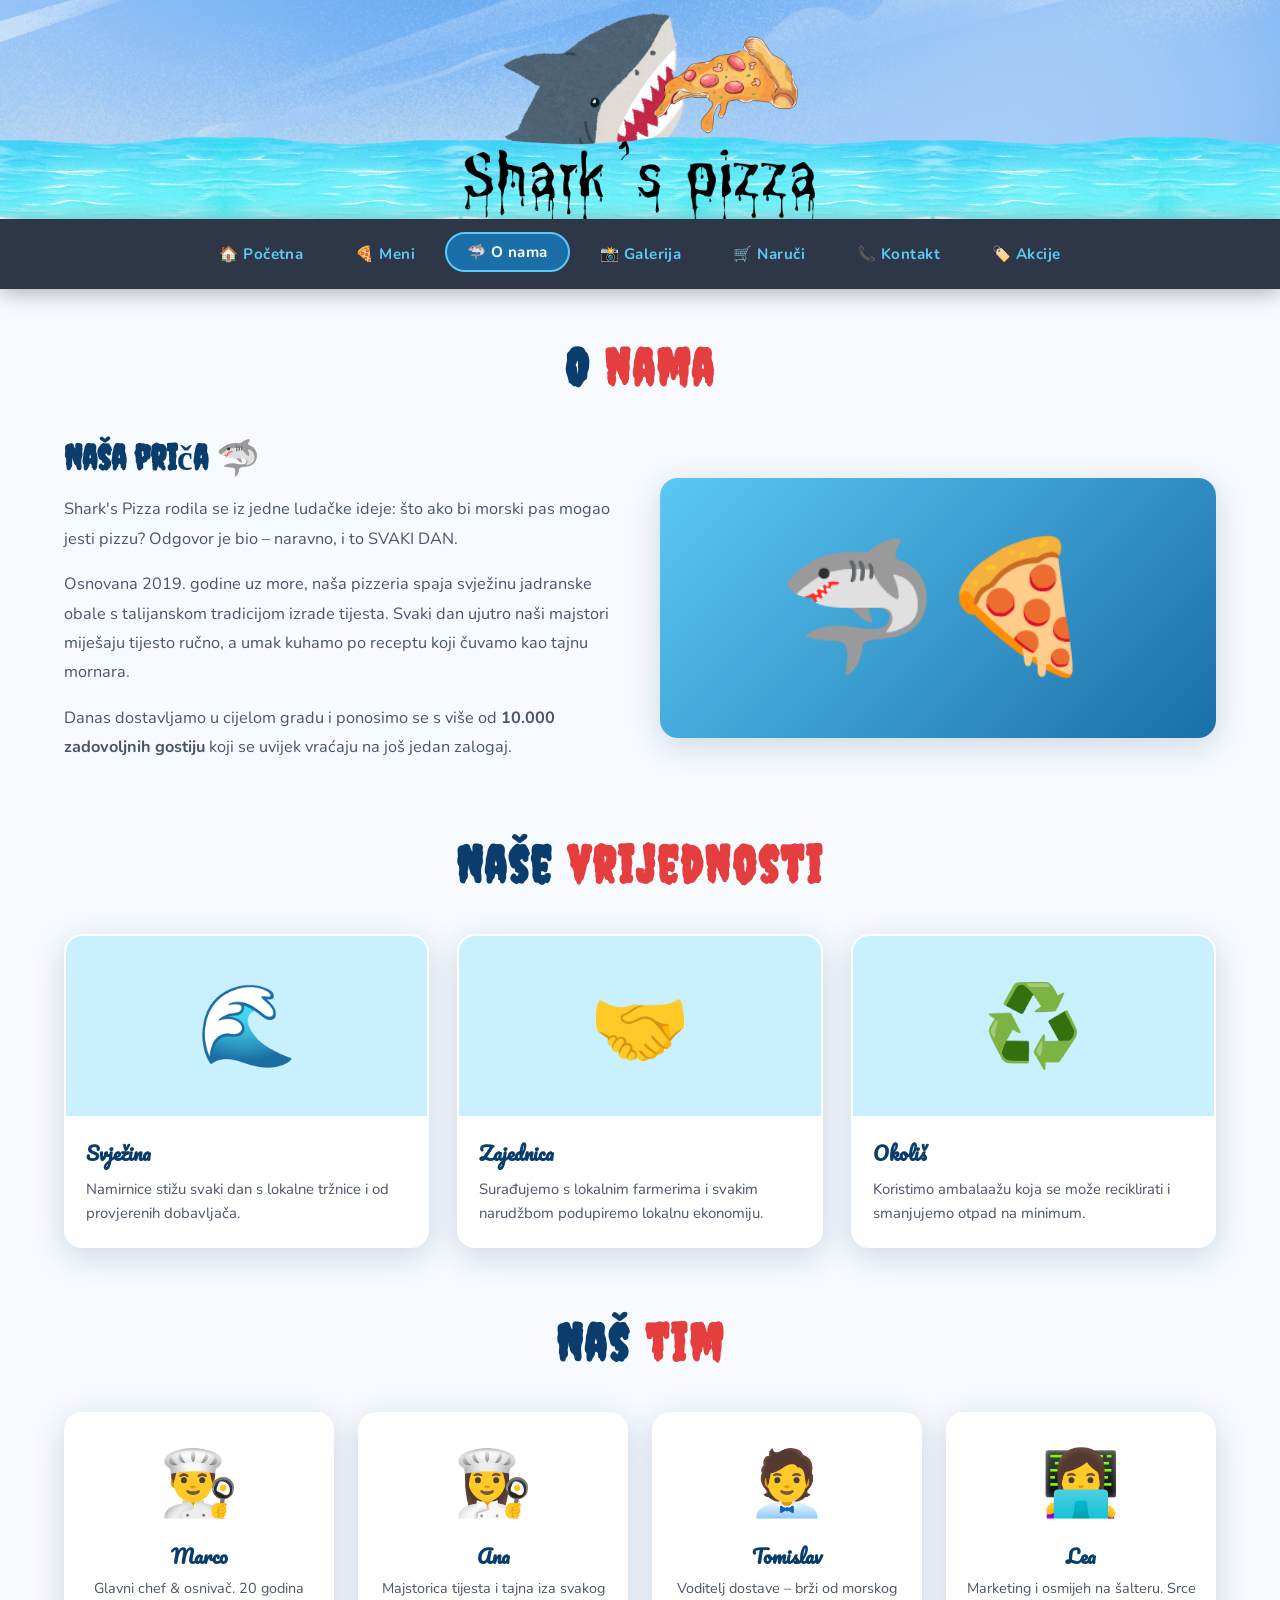
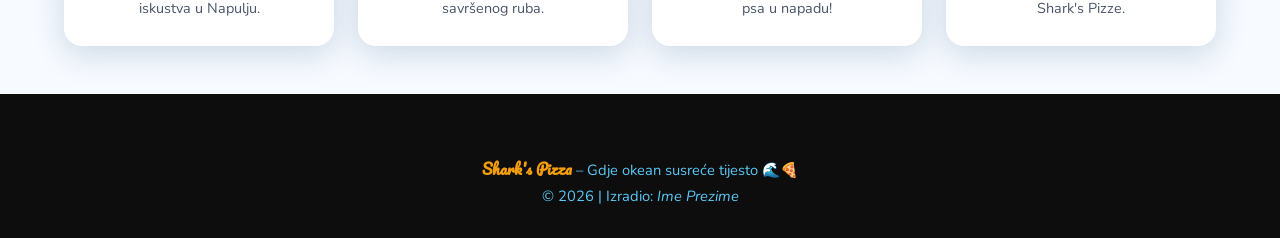
==== pages/about.html @ 8bf2ea9c "Newlook" ====
<!DOCTYPE html>
<html lang="hr">
<head>
  <meta charset="UTF-8" />
  <meta name="viewport" content="width=device-width, initial-scale=1.0" />
  <title>Shark's Pizza – O nama</title>
  <link rel="icon" type="image/x-icon" href="../images/favicon.ico" />
  <link rel="stylesheet" href="../css/style.css" />
  <style>
    .about-grid {
      display: grid;
      grid-template-columns: 1fr 1fr;
      gap: 40px;
      align-items: center;
      margin-bottom: 56px;
    }
    @media (max-width: 700px) { .about-grid { grid-template-columns: 1fr; } }
    .about-text h2 {
      font-family: 'Creepster', cursive;
      font-size: 2.2rem;
      color: var(--ocean-dark);
      margin-bottom: 16px;
    }
    .about-text p {
      color: var(--text-mid);
      line-height: 1.8;
      margin-bottom: 16px;
      font-size: 1.02rem;
    }
    .about-img-box {
      background: linear-gradient(135deg, var(--ocean-light), var(--ocean-mid));
      border-radius: var(--radius);
      display: flex;
      align-items: center;
      justify-content: center;
      font-size: 8rem;
      min-height: 260px;
      box-shadow: var(--shadow);
    }
    .team-grid {
      display: grid;
      grid-template-columns: repeat(auto-fit, minmax(200px, 1fr));
      gap: 24px;
      margin-top: 40px;
    }
    .team-card {
      background: white;
      border-radius: var(--radius);
      padding: 28px 20px;
      text-align: center;
      box-shadow: var(--shadow);
    }
    .team-card .avatar { font-size: 4rem; margin-bottom: 12px; }
    .team-card h3 { font-family: 'Pacifico', cursive; color: var(--ocean-dark); margin-bottom: 6px; }
    .team-card p { font-size: 0.9rem; color: var(--text-mid); }
  </style>
</head>
<body>

  <header>
    <img class="banner" src="../images/banner.png" alt="Shark's Pizza banner" />
  </header>

  <nav>
    <ul>
      <li><a href="../index.html">🏠 Početna</a></li>
      <li><a href="menu.html">🍕 Meni</a></li>
      <li><a href="about.html" class="active">🦈 O nama</a></li>
      <li><a href="gallery.html">📸 Galerija</a></li>
      <li><a href="order.html">🛒 Naruči</a></li>
      <li><a href="contact.html">📞 Kontakt</a></li>
      <li><a href="deals.html">🏷️ Akcije</a></li>
    </ul>
  </nav>

  <main>
    <h1 class="section-title">O <span>nama</span></h1>

    <section class="about-grid">
      <div class="about-text">
        <h2>Naša priča 🦈</h2>
        <p>
          Shark's Pizza rodila se iz jedne ludačke ideje: što ako bi morski pas mogao jesti pizzu?
          Odgovor je bio – naravno, i to SVAKI DAN.
        </p>
        <p>
          Osnovana 2019. godine uz more, naša pizzeria spaja svježinu jadranske obale s
          talijanskom tradicijom izrade tijesta. Svaki dan ujutro naši majstori miješaju tijesto
          ručno, a umak kuhamo po receptu koji čuvamo kao tajnu mornara.
        </p>
        <p>
          Danas dostavljamo u cijelom gradu i ponosimo se s više od <strong>10.000 zadovoljnih 
          gostiju</strong> koji se uvijek vraćaju na još jedan zalogaj.
        </p>
      </div>
      <div class="about-img-box" role="img" aria-label="Ilustracija morskog psa s pizzom">🦈🍕</div>
    </section>

    <!-- Vrijednosti -->
    <section>
      <h2 class="section-title">Naše <span>vrijednosti</span></h2>
      <div class="card-grid">
        <div class="card">
          <div class="card-img">🌊</div>
          <div class="card-body">
            <h3 class="card-title">Svježina</h3>
            <p class="card-text">Namirnice stižu svaki dan s lokalne tržnice i od provjerenih dobavljača.</p>
          </div>
        </div>
        <div class="card">
          <div class="card-img">🤝</div>
          <div class="card-body">
            <h3 class="card-title">Zajednica</h3>
            <p class="card-text">Surađujemo s lokalnim farmerima i svakim narudžbom podupiremo lokalnu ekonomiju.</p>
          </div>
        </div>
        <div class="card">
          <div class="card-img">♻️</div>
          <div class="card-body">
            <h3 class="card-title">Okoliš</h3>
            <p class="card-text">Koristimo ambalaažu koja se može reciklirati i smanjujemo otpad na minimum.</p>
          </div>
        </div>
      </div>
    </section>

    <!-- Tim -->
    <section style="margin-top:64px;">
      <h2 class="section-title">Naš <span>tim</span></h2>
      <div class="team-grid">
        <div class="team-card">
          <div class="avatar">👨‍🍳</div>
          <h3>Marco</h3>
          <p>Glavni chef & osnivač. 20 godina iskustva u Napulju.</p>
        </div>
        <div class="team-card">
          <div class="avatar">👩‍🍳</div>
          <h3>Ana</h3>
          <p>Majstorica tijesta i tajna iza svakog savršenog ruba.</p>
        </div>
        <div class="team-card">
          <div class="avatar">🧑‍💼</div>
          <h3>Tomislav</h3>
          <p>Voditelj dostave – brži od morskog psa u napadu!</p>
        </div>
        <div class="team-card">
          <div class="avatar">👩‍💻</div>
          <h3>Lea</h3>
          <p>Marketing i osmijeh na šalteru. Srce Shark's Pizze.</p>
        </div>
      </div>
    </section>

  </main>

  <footer>
    <p><strong>Shark's Pizza</strong> – Gdje okean susreće tijesto 🌊🍕</p>
    <p>© <span id="year"></span> | Izradio: <em>Ime Prezime</em></p>
    <script>document.getElementById('year').textContent = new Date().getFullYear();</script>
  </footer>

</body>
</html>
---- css/style.css ----
/* =============================
   SHARK'S PIZZA – Global Styles
   ============================= */

@import url('https://fonts.googleapis.com/css2?family=Creepster&family=Pacifico&family=Nunito:wght@400;600;700;900&display=swap');

:root {
  --ocean-dark: #0a3d6b;
  --ocean-mid: #1a6fa8;
  --ocean-light: #5bc8f5;
  --ocean-foam: #c8f0ff;
  --shark-gray: #4a5568;
  --shark-dark: #2d3748;
  --pizza-gold: #f59e0b;
  --pizza-red: #e53e3e;
  --pizza-orange: #ed8936;
  --cheese: #fbbf24;
  --white: #ffffff;
  --off-white: #f7faff;
  --text-dark: #1a202c;
  --text-mid: #4a5568;
  --drip-black: #0d0d0d;
  --shadow: 0 8px 32px rgba(10, 61, 107, 0.18);
  --radius: 18px;
  --nav-height: 70px;
}

*, *::before, *::after {
  box-sizing: border-box;
  margin: 0;
  padding: 0;
}

html {
  scroll-behavior: smooth;
}

body {
  font-family: 'Nunito', sans-serif;
  background: var(--off-white);
  color: var(--text-dark);
  min-height: 100vh;
  display: grid;
  grid-template-rows: auto auto 1fr auto;
  grid-template-areas:
    "header"
    "nav"
    "main"
    "footer";
}

/* ===== HEADER / BANNER ===== */
header {
  grid-area: header;
  width: 100%;
  overflow: hidden;
  position: relative;
  max-height: 280px;
  background: #1a6fa8;
}

header img.banner {
  width: 100%;
  height: 100%;
  object-fit: cover;
  object-position: center top;
  display: block;
}

/* ===== NAV ===== */
nav {
  grid-area: nav;
  background: var(--shark-dark);
  height: var(--nav-height);
  display: flex;
  align-items: center;
  justify-content: center;
  position: sticky;
  top: 0;
  z-index: 100;
  box-shadow: 0 4px 20px rgba(0,0,0,0.3);
}

nav ul {
  list-style: none;
  display: flex;
  gap: 8px;
  flex-wrap: wrap;
  justify-content: center;
  padding: 0 16px;
}

nav ul li a {
  display: block;
  padding: 8px 20px;
  color: var(--ocean-light);
  text-decoration: none;
  font-family: 'Nunito', sans-serif;
  font-weight: 700;
  font-size: 0.95rem;
  border-radius: 30px;
  border: 2px solid transparent;
  transition: all 0.25s ease;
  letter-spacing: 0.03em;
}

nav ul li a:hover,
nav ul li a.active {
  background: var(--ocean-mid);
  border-color: var(--ocean-light);
  color: var(--white);
  transform: translateY(-2px);
}

/* ===== MAIN ===== */
main {
  grid-area: main;
  padding: 48px 24px;
  max-width: 1200px;
  margin: 0 auto;
  width: 100%;
}

/* ===== FOOTER ===== */
footer {
  grid-area: footer;
  background: var(--drip-black);
  color: var(--ocean-light);
  text-align: center;
  padding: 28px 20px;
  font-size: 0.92rem;
  position: relative;
  overflow: hidden;
}

footer::before {
  content: '';
  display: block;
  height: 24px;
  background: url("data:image/svg+xml,%3Csvg xmlns='http://www.w3.org/2000/svg' viewBox='0 0 1200 24'%3E%3Cpath d='M0 0 Q50 24 100 12 Q150 0 200 16 Q250 24 300 8 Q350 0 400 18 Q450 24 500 10 Q550 0 600 20 Q650 24 700 6 Q750 0 800 18 Q850 24 900 8 Q950 0 1000 16 Q1050 24 1100 10 Q1150 0 1200 14 L1200 0 Z' fill='%230d0d0d'/%3E%3C/svg%3E") repeat-x top;
  background-size: 1200px 24px;
  margin-bottom: 10px;
}

footer p { margin: 4px 0; }
footer strong { color: var(--pizza-gold); font-family: 'Pacifico', cursive; }

/* ===== SECTION TITLES ===== */
.section-title {
  font-family: 'Creepster', cursive;
  font-size: clamp(2rem, 5vw, 3.2rem);
  color: var(--ocean-dark);
  text-align: center;
  margin-bottom: 40px;
  letter-spacing: 0.04em;
  position: relative;
}
.section-title span { color: var(--pizza-red); }

/* ===== CARDS / GRID ===== */
.card-grid {
  display: grid;
  grid-template-columns: repeat(auto-fit, minmax(260px, 1fr));
  gap: 28px;
}

.card {
  background: white;
  border-radius: var(--radius);
  box-shadow: var(--shadow);
  overflow: hidden;
  transition: transform 0.25s, box-shadow 0.25s;
  border: 2px solid transparent;
}

.card:hover {
  transform: translateY(-6px);
  box-shadow: 0 16px 40px rgba(10, 61, 107, 0.22);
  border-color: var(--ocean-light);
}

.card-img {
  width: 100%;
  height: 180px;
  object-fit: cover;
  background: var(--ocean-foam);
  display: flex;
  align-items: center;
  justify-content: center;
  font-size: 5rem;
}

.card-body {
  padding: 20px;
}

.card-title {
  font-family: 'Pacifico', cursive;
  font-size: 1.2rem;
  color: var(--ocean-dark);
  margin-bottom: 8px;
}

.card-text {
  font-size: 0.93rem;
  color: var(--text-mid);
  line-height: 1.6;
}

.card-price {
  display: inline-block;
  margin-top: 12px;
  font-weight: 900;
  font-size: 1.3rem;
  color: var(--pizza-red);
}

/* ===== BUTTONS ===== */
.btn {
  display: inline-block;
  padding: 12px 28px;
  border-radius: 30px;
  font-family: 'Nunito', sans-serif;
  font-weight: 700;
  font-size: 1rem;
  text-decoration: none;
  cursor: pointer;
  border: none;
  transition: all 0.25s;
}

.btn-primary {
  background: var(--pizza-red);
  color: white;
}
.btn-primary:hover {
  background: #c53030;
  transform: translateY(-2px);
  box-shadow: 0 6px 20px rgba(229,62,62,0.4);
}

.btn-secondary {
  background: var(--ocean-mid);
  color: white;
}
.btn-secondary:hover {
  background: var(--ocean-dark);
  transform: translateY(-2px);
}

/* ===== HERO INTRO ===== */
.hero-intro {
  background: linear-gradient(135deg, var(--ocean-dark) 0%, var(--ocean-mid) 100%);
  border-radius: var(--radius);
  padding: 56px 40px;
  text-align: center;
  color: white;
  margin-bottom: 56px;
  position: relative;
  overflow: hidden;
}

.hero-intro::before {
  content: '🦈';
  position: absolute;
  font-size: 10rem;
  opacity: 0.07;
  right: -20px;
  bottom: -20px;
  transform: scaleX(-1);
}

.hero-intro h1 {
  font-family: 'Creepster', cursive;
  font-size: clamp(2.2rem, 6vw, 4rem);
  letter-spacing: 0.05em;
  margin-bottom: 16px;
  text-shadow: 3px 3px 0 rgba(0,0,0,0.3);
}

.hero-intro h1 span { color: var(--pizza-gold); }

.hero-intro p {
  font-size: clamp(1rem, 2.5vw, 1.2rem);
  opacity: 0.9;
  max-width: 560px;
  margin: 0 auto 28px;
  line-height: 1.7;
}

/* ===== FORM ===== */
.contact-form {
  max-width: 600px;
  margin: 0 auto;
  background: white;
  border-radius: var(--radius);
  padding: 40px;
  box-shadow: var(--shadow);
}

.form-group {
  margin-bottom: 22px;
}

.form-group label {
  display: block;
  font-weight: 700;
  margin-bottom: 7px;
  color: var(--ocean-dark);
}

.form-group input,
.form-group textarea,
.form-group select {
  width: 100%;
  padding: 12px 16px;
  border: 2px solid var(--ocean-foam);
  border-radius: 10px;
  font-family: 'Nunito', sans-serif;
  font-size: 1rem;
  color: var(--text-dark);
  transition: border-color 0.2s;
  outline: none;
  background: var(--off-white);
}

.form-group input:focus,
.form-group textarea:focus,
.form-group select:focus {
  border-color: var(--ocean-mid);
  background: white;
}

.form-group textarea { min-height: 120px; resize: vertical; }

/* ===== RESPONSIVE ===== */
@media (max-width: 768px) {
  header { max-height: 140px; }
  main { padding: 28px 14px; }
  nav ul li a { font-size: 0.82rem; padding: 6px 13px; }
  .hero-intro { padding: 36px 20px; }
  .contact-form { padding: 24px 16px; }
}
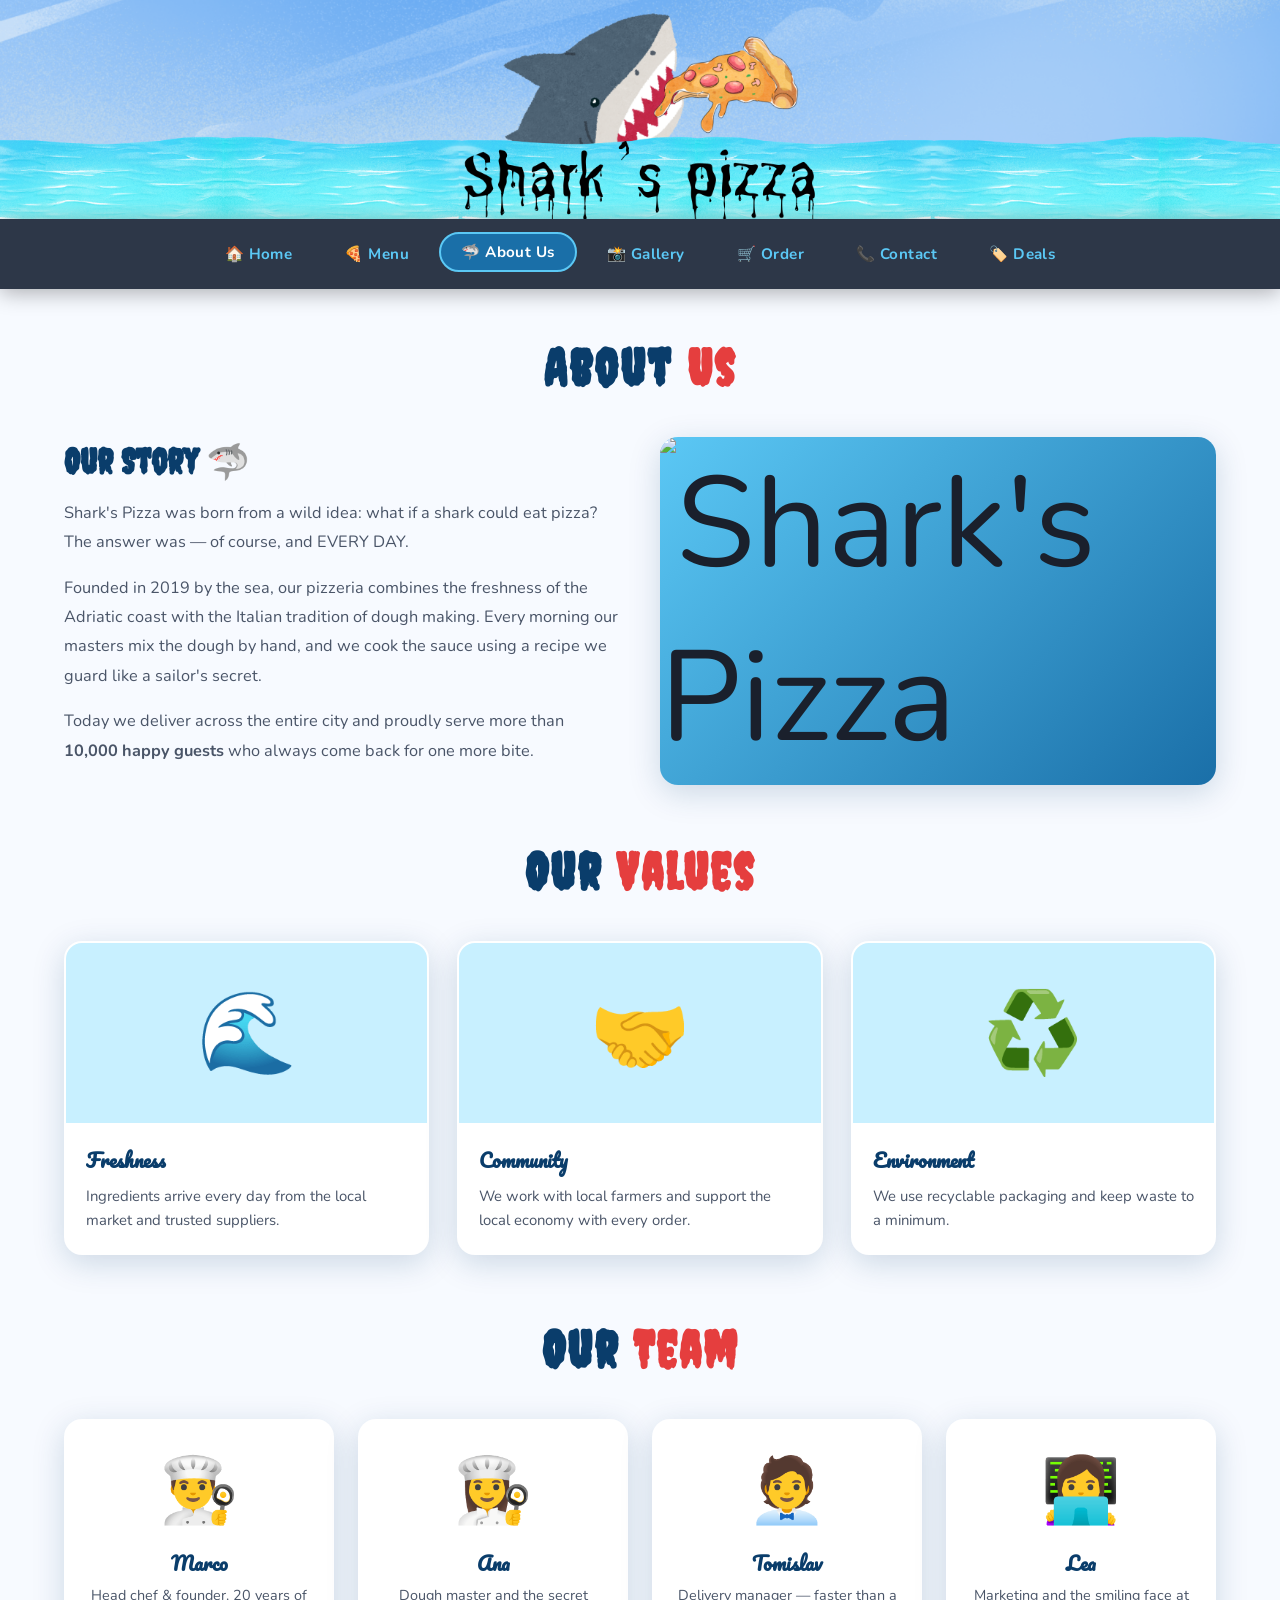
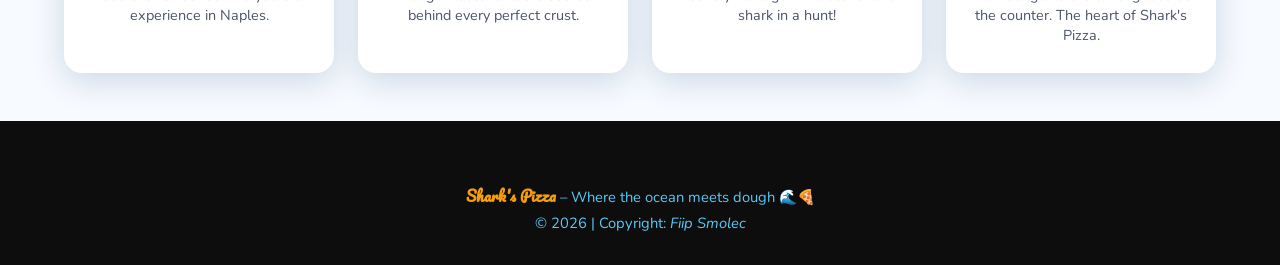
==== commit 2428e49d: "Changes" ====
--- a/pages/about.html
+++ b/pages/about.html
@@ -1,9 +1,10 @@
 <!DOCTYPE html>
-<html lang="hr">
+<html lang="en">
+
 <head>
   <meta charset="UTF-8" />
   <meta name="viewport" content="width=device-width, initial-scale=1.0" />
-  <title>Shark's Pizza – O nama</title>
+  <title>Shark's Pizza – About Us</title>
   <link rel="icon" type="image/x-icon" href="../images/favicon.ico" />
   <link rel="stylesheet" href="../css/style.css" />
   <style>
@@ -14,19 +15,27 @@
       align-items: center;
       margin-bottom: 56px;
     }
-    @media (max-width: 700px) { .about-grid { grid-template-columns: 1fr; } }
+
+    @media (max-width: 700px) {
+      .about-grid {
+        grid-template-columns: 1fr;
+      }
+    }
+
     .about-text h2 {
       font-family: 'Creepster', cursive;
       font-size: 2.2rem;
       color: var(--ocean-dark);
       margin-bottom: 16px;
     }
+
     .about-text p {
       color: var(--text-mid);
       line-height: 1.8;
       margin-bottom: 16px;
       font-size: 1.02rem;
     }
+
     .about-img-box {
       background: linear-gradient(135deg, var(--ocean-light), var(--ocean-mid));
       border-radius: var(--radius);
@@ -37,12 +46,14 @@
       min-height: 260px;
       box-shadow: var(--shadow);
     }
+
     .team-grid {
       display: grid;
       grid-template-columns: repeat(auto-fit, minmax(200px, 1fr));
       gap: 24px;
       margin-top: 40px;
     }
+
     .team-card {
       background: white;
       border-radius: var(--radius);
@@ -50,11 +61,25 @@
       text-align: center;
       box-shadow: var(--shadow);
     }
-    .team-card .avatar { font-size: 4rem; margin-bottom: 12px; }
-    .team-card h3 { font-family: 'Pacifico', cursive; color: var(--ocean-dark); margin-bottom: 6px; }
-    .team-card p { font-size: 0.9rem; color: var(--text-mid); }
+
+    .team-card .avatar {
+      font-size: 4rem;
+      margin-bottom: 12px;
+    }
+
+    .team-card h3 {
+      font-family: 'Pacifico', cursive;
+      color: var(--ocean-dark);
+      margin-bottom: 6px;
+    }
+
+    .team-card p {
+      font-size: 0.9rem;
+      color: var(--text-mid);
+    }
   </style>
 </head>
+
 <body>
 
   <header>
@@ -63,90 +88,94 @@
 
   <nav>
     <ul>
-      <li><a href="../index.html">🏠 Početna</a></li>
-      <li><a href="menu.html">🍕 Meni</a></li>
-      <li><a href="about.html" class="active">🦈 O nama</a></li>
-      <li><a href="gallery.html">📸 Galerija</a></li>
-      <li><a href="order.html">🛒 Naruči</a></li>
-      <li><a href="contact.html">📞 Kontakt</a></li>
-      <li><a href="deals.html">🏷️ Akcije</a></li>
+      <li><a href="../index.html">🏠 Home</a></li>
+      <li><a href="menu.html">🍕 Menu</a></li>
+      <li><a href="about.html" class="active">🦈 About Us</a></li>
+      <li><a href="gallery.html">📸 Gallery</a></li>
+      <li><a href="order.html">🛒 Order</a></li>
+      <li><a href="contact.html">📞 Contact</a></li>
+      <li><a href="deals.html">🏷️ Deals</a></li>
     </ul>
   </nav>
 
   <main>
-    <h1 class="section-title">O <span>nama</span></h1>
+    <h1 class="section-title">About <span>Us</span></h1>
 
     <section class="about-grid">
       <div class="about-text">
-        <h2>Naša priča 🦈</h2>
+        <h2>Our Story 🦈</h2>
         <p>
-          Shark's Pizza rodila se iz jedne ludačke ideje: što ako bi morski pas mogao jesti pizzu?
-          Odgovor je bio – naravno, i to SVAKI DAN.
+          Shark's Pizza was born from a wild idea: what if a shark could eat pizza?
+          The answer was — of course, and EVERY DAY.
         </p>
         <p>
-          Osnovana 2019. godine uz more, naša pizzeria spaja svježinu jadranske obale s
-          talijanskom tradicijom izrade tijesta. Svaki dan ujutro naši majstori miješaju tijesto
-          ručno, a umak kuhamo po receptu koji čuvamo kao tajnu mornara.
+          Founded in 2019 by the sea, our pizzeria combines the freshness of the Adriatic coast
+          with the Italian tradition of dough making. Every morning our masters mix the dough by
+          hand, and we cook the sauce using a recipe we guard like a sailor's secret.
         </p>
         <p>
-          Danas dostavljamo u cijelom gradu i ponosimo se s više od <strong>10.000 zadovoljnih 
-          gostiju</strong> koji se uvijek vraćaju na još jedan zalogaj.
+          Today we deliver across the entire city and proudly serve more than <strong>10,000 happy
+            guests</strong> who always come back for one more bite.
         </p>
       </div>
-      <div class="about-img-box" role="img" aria-label="Ilustracija morskog psa s pizzom">🦈🍕</div>
+      <div class="about-img-box" role="img" aria-label="Fresh pizza from oven">
+        <img
+          src="https://www.thespruceeats.com/thmb/xuxwh4RIGcZMgaJE8u3SueM0SoA=/1500x0/filters:no_upscale():max_bytes(150000):strip_icc()/aqIMG_4568fhor-0b89dc5c8c494ee9828ed29805791c5a.jpg"
+          alt="Shark's Pizza" style="width:100%; height:100%; object-fit:cover; border-radius:var(--radius);" />
+      </div>
     </section>
 
-    <!-- Vrijednosti -->
+    <!-- Values -->
     <section>
-      <h2 class="section-title">Naše <span>vrijednosti</span></h2>
+      <h2 class="section-title">Our <span>Values</span></h2>
       <div class="card-grid">
         <div class="card">
           <div class="card-img">🌊</div>
           <div class="card-body">
-            <h3 class="card-title">Svježina</h3>
-            <p class="card-text">Namirnice stižu svaki dan s lokalne tržnice i od provjerenih dobavljača.</p>
+            <h3 class="card-title">Freshness</h3>
+            <p class="card-text">Ingredients arrive every day from the local market and trusted suppliers.</p>
           </div>
         </div>
         <div class="card">
           <div class="card-img">🤝</div>
           <div class="card-body">
-            <h3 class="card-title">Zajednica</h3>
-            <p class="card-text">Surađujemo s lokalnim farmerima i svakim narudžbom podupiremo lokalnu ekonomiju.</p>
+            <h3 class="card-title">Community</h3>
+            <p class="card-text">We work with local farmers and support the local economy with every order.</p>
           </div>
         </div>
         <div class="card">
           <div class="card-img">♻️</div>
           <div class="card-body">
-            <h3 class="card-title">Okoliš</h3>
-            <p class="card-text">Koristimo ambalaažu koja se može reciklirati i smanjujemo otpad na minimum.</p>
+            <h3 class="card-title">Environment</h3>
+            <p class="card-text">We use recyclable packaging and keep waste to a minimum.</p>
           </div>
         </div>
       </div>
     </section>
 
-    <!-- Tim -->
+    <!-- Team -->
     <section style="margin-top:64px;">
-      <h2 class="section-title">Naš <span>tim</span></h2>
+      <h2 class="section-title">Our <span>Team</span></h2>
       <div class="team-grid">
         <div class="team-card">
           <div class="avatar">👨‍🍳</div>
           <h3>Marco</h3>
-          <p>Glavni chef & osnivač. 20 godina iskustva u Napulju.</p>
+          <p>Head chef & founder. 20 years of experience in Naples.</p>
         </div>
         <div class="team-card">
           <div class="avatar">👩‍🍳</div>
           <h3>Ana</h3>
-          <p>Majstorica tijesta i tajna iza svakog savršenog ruba.</p>
+          <p>Dough master and the secret behind every perfect crust.</p>
         </div>
         <div class="team-card">
           <div class="avatar">🧑‍💼</div>
           <h3>Tomislav</h3>
-          <p>Voditelj dostave – brži od morskog psa u napadu!</p>
+          <p>Delivery manager — faster than a shark in a hunt!</p>
         </div>
         <div class="team-card">
           <div class="avatar">👩‍💻</div>
           <h3>Lea</h3>
-          <p>Marketing i osmijeh na šalteru. Srce Shark's Pizze.</p>
+          <p>Marketing and the smiling face at the counter. The heart of Shark's Pizza.</p>
         </div>
       </div>
     </section>
@@ -154,10 +183,11 @@
   </main>
 
   <footer>
-    <p><strong>Shark's Pizza</strong> – Gdje okean susreće tijesto 🌊🍕</p>
-    <p>© <span id="year"></span> | Izradio: <em>Ime Prezime</em></p>
+    <p><strong>Shark's Pizza</strong> – Where the ocean meets dough 🌊🍕</p>
+    <p>© <span id="year"></span> | Copyright: <em>Fiip Smolec</em></p>
     <script>document.getElementById('year').textContent = new Date().getFullYear();</script>
   </footer>
 
 </body>
-</html>
+
+</html>
